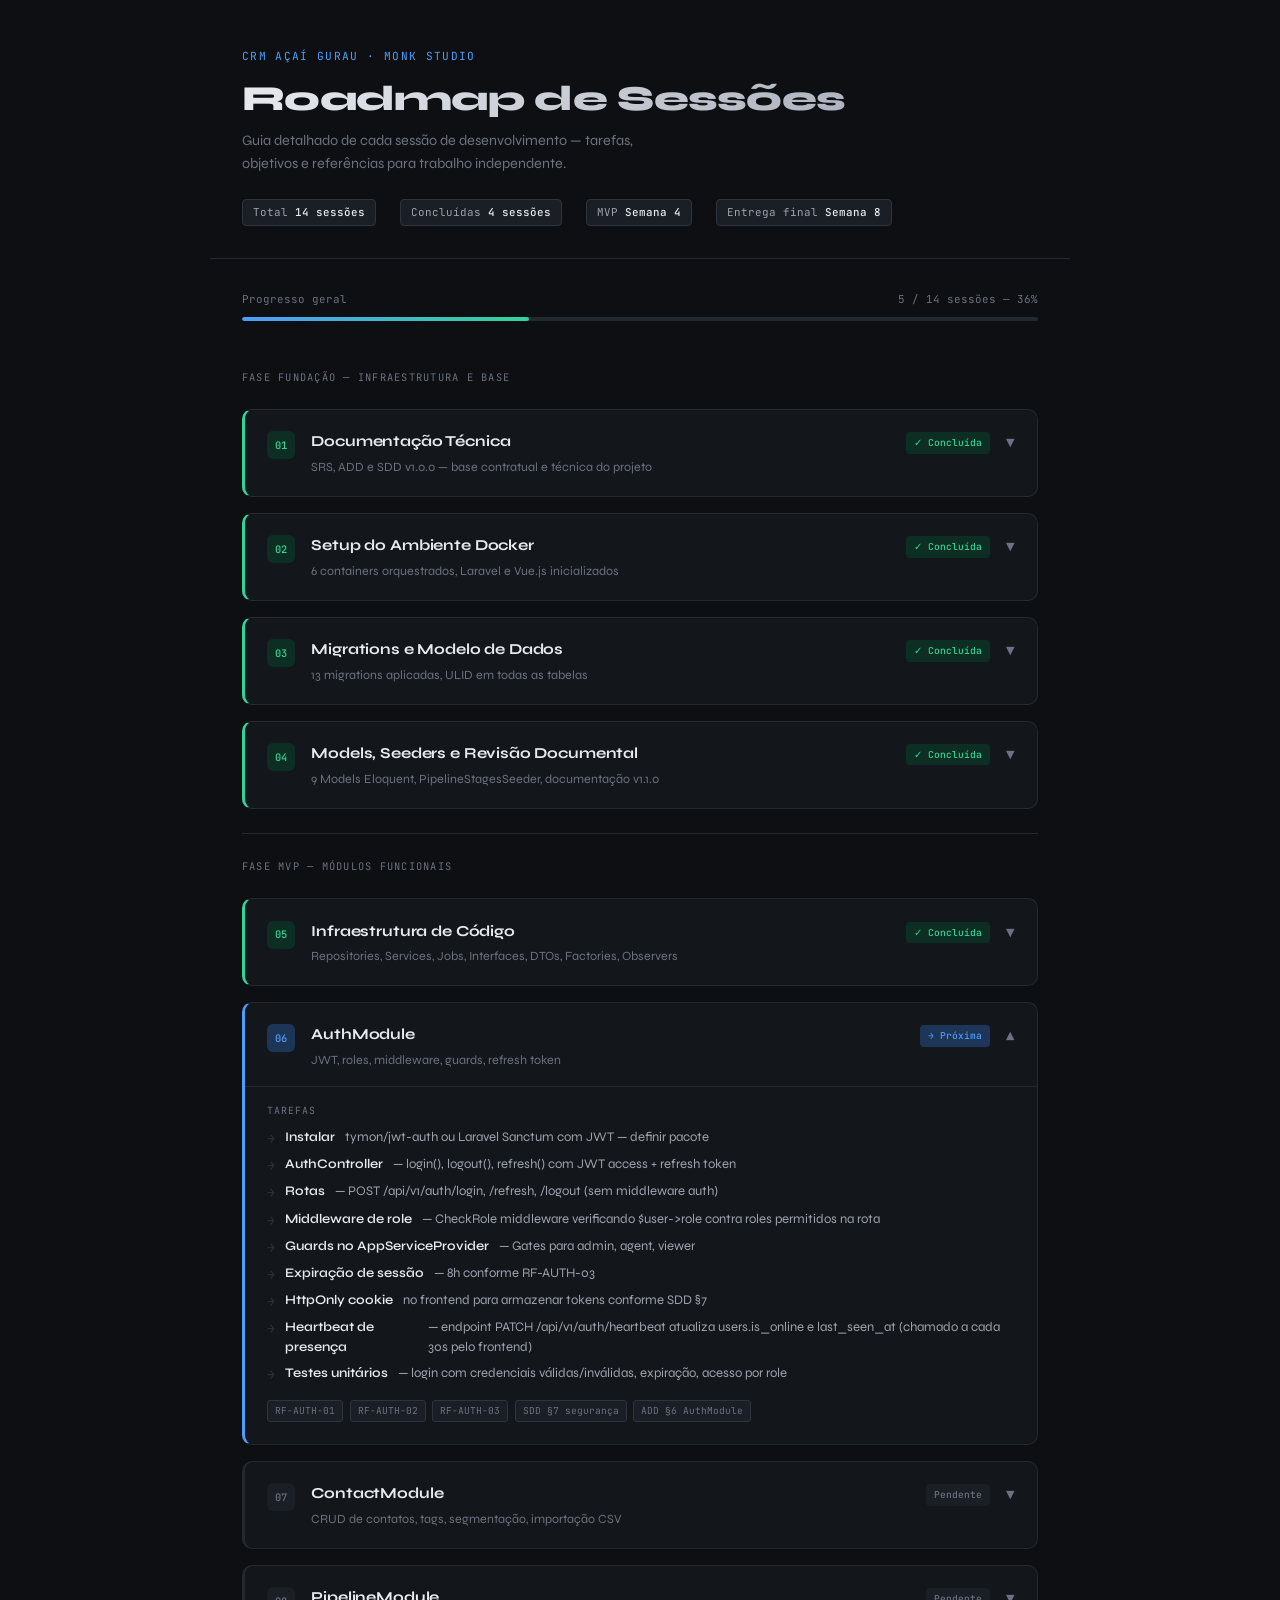
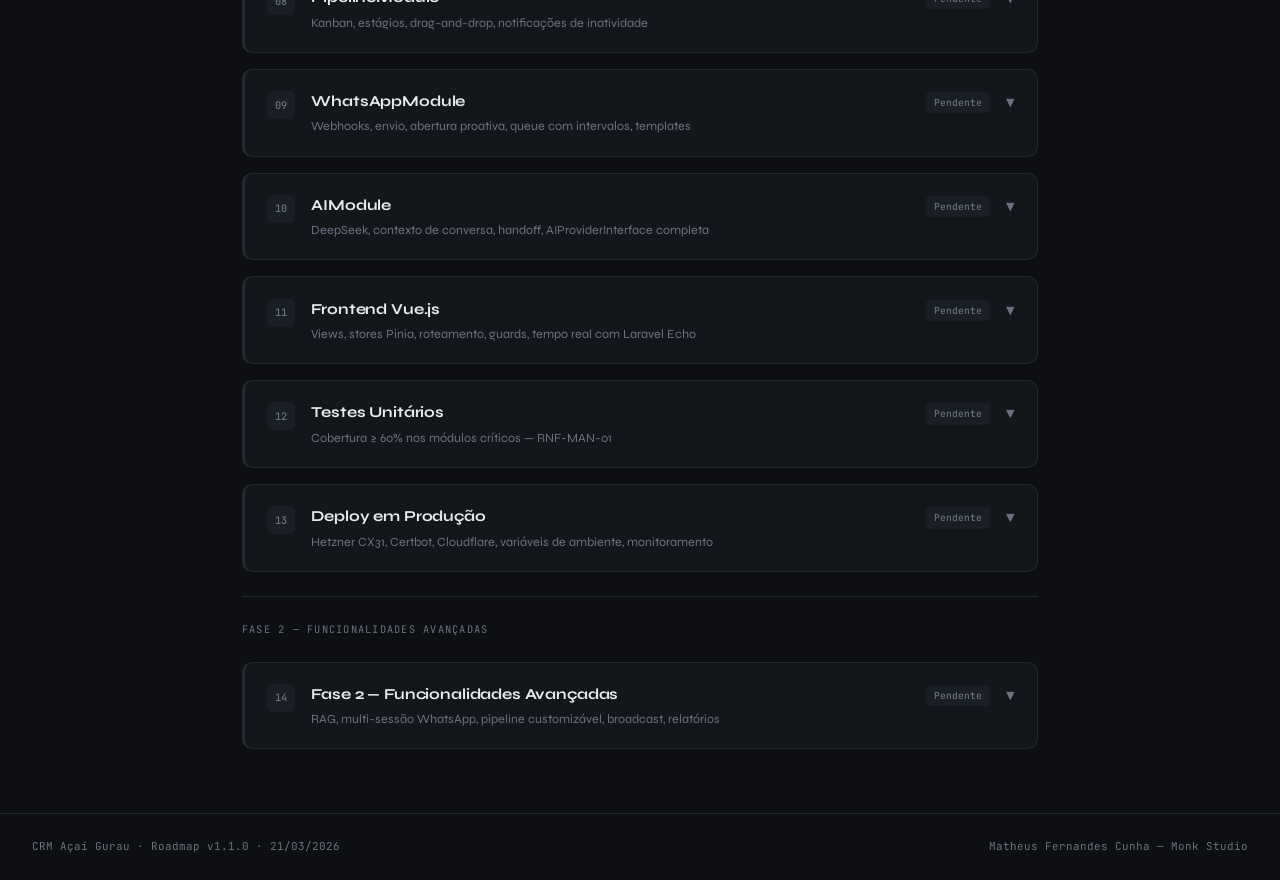
==== doc/roadmap.html @ 189df487 "ajustar progress bar" ====
<!DOCTYPE html>
<html lang="pt-BR">
<head>
<meta charset="UTF-8">
<meta name="viewport" content="width=device-width, initial-scale=1.0">
<title>Roadmap de Sessões — CRM Açaí Gurau</title>
<link href="https://fonts.googleapis.com/css2?family=Syne:wght@400;500;600;700;800&family=JetBrains+Mono:wght@400;500&display=swap" rel="stylesheet">
<style>
*, *::before, *::after { box-sizing: border-box; margin: 0; padding: 0; }

:root {
  --bg: #0d0f12;
  --surface: #13161b;
  --surface-2: #1a1e25;
  --border: #242830;
  --border-light: #2e3340;
  --text: #e8eaf0;
  --text-muted: #6b7280;
  --text-dim: #9ca3af;
  --accent: #4f9cf9;
  --accent-dim: #1d3557;
  --green: #34d399;
  --green-dim: #0d2e22;
  --amber: #fbbf24;
  --amber-dim: #2d1f07;
  --red: #f87171;
  --red-dim: #2d0f0f;
  --purple: #a78bfa;
  --purple-dim: #1e1530;
  --sans: 'Syne', system-ui, sans-serif;
  --mono: 'JetBrains Mono', monospace;
}

body {
  font-family: var(--sans);
  background: var(--bg);
  color: var(--text);
  min-height: 100vh;
  line-height: 1.6;
}

/* HEADER */
.header {
  padding: 3rem 2rem 2rem;
  max-width: 860px;
  margin: 0 auto;
  border-bottom: 1px solid var(--border);
}
.header-eyebrow {
  font-family: var(--mono);
  font-size: 0.7rem;
  color: var(--accent);
  letter-spacing: 0.12em;
  text-transform: uppercase;
  margin-bottom: 0.8rem;
}
.header-title {
  font-size: 2.2rem;
  font-weight: 800;
  letter-spacing: -0.02em;
  line-height: 1.15;
  margin-bottom: 0.6rem;
  background: linear-gradient(135deg, var(--text) 0%, var(--text-dim) 100%);
  -webkit-background-clip: text;
  -webkit-text-fill-color: transparent;
  background-clip: text;
}
.header-sub {
  font-size: 0.9rem;
  color: var(--text-muted);
  max-width: 55ch;
  font-weight: 400;
}
.header-meta {
  display: flex;
  gap: 1.5rem;
  margin-top: 1.5rem;
  flex-wrap: wrap;
}
.meta-pill {
  font-family: var(--mono);
  font-size: 0.68rem;
  padding: 4px 10px;
  border-radius: 4px;
  background: var(--surface-2);
  border: 1px solid var(--border-light);
  color: var(--text-dim);
}
.meta-pill span { color: var(--text); font-weight: 500; }

/* PROGRESS BAR */
.progress-wrap {
  max-width: 860px;
  margin: 2rem auto 0;
  padding: 0 2rem;
}
.progress-label {
  font-family: var(--mono);
  font-size: 0.68rem;
  color: var(--text-muted);
  margin-bottom: 0.5rem;
  display: flex;
  justify-content: space-between;
}
.progress-bar {
  height: 4px;
  background: var(--border);
  border-radius: 4px;
  overflow: hidden;
}
.progress-fill {
  height: 100%;
  width: 36%;
  background: linear-gradient(90deg, var(--accent), var(--green));
  border-radius: 4px;
  transition: width 0.6s ease;
}

/* MAIN */
.main {
  max-width: 860px;
  margin: 0 auto;
  padding: 2.5rem 2rem 4rem;
  display: flex;
  flex-direction: column;
  gap: 1rem;
}

/* PHASE LABEL */
.phase-label {
  font-family: var(--mono);
  font-size: 0.65rem;
  letter-spacing: 0.12em;
  text-transform: uppercase;
  color: var(--text-muted);
  padding: 1.5rem 0 0.5rem;
  border-top: 1px solid var(--border);
  margin-top: 0.5rem;
}
.phase-label:first-child { border-top: none; padding-top: 0; }

/* SESSION CARD */
.session {
  background: var(--surface);
  border: 1px solid var(--border);
  border-radius: 10px;
  overflow: hidden;
  transition: border-color 0.2s;
}
.session:hover { border-color: var(--border-light); }

.session-header {
  display: flex;
  align-items: flex-start;
  gap: 1rem;
  padding: 1.2rem 1.4rem;
  cursor: pointer;
  user-select: none;
}
.session-num {
  font-family: var(--mono);
  font-size: 0.65rem;
  font-weight: 500;
  min-width: 28px;
  height: 28px;
  display: flex;
  align-items: center;
  justify-content: center;
  border-radius: 6px;
  flex-shrink: 0;
  margin-top: 2px;
}
.session-info { flex: 1; }
.session-title {
  font-size: 0.95rem;
  font-weight: 700;
  color: var(--text);
  margin-bottom: 0.2rem;
  letter-spacing: -0.01em;
}
.session-desc {
  font-size: 0.78rem;
  color: var(--text-muted);
  font-weight: 400;
}
.session-badge {
  font-family: var(--mono);
  font-size: 0.6rem;
  padding: 3px 8px;
  border-radius: 4px;
  flex-shrink: 0;
  margin-top: 3px;
  font-weight: 500;
}

/* STATUS COLORS */
.s-done   .session-num { background: var(--green-dim); color: var(--green); }
.s-done   .session-badge { background: var(--green-dim); color: var(--green); }
.s-done   { border-left: 3px solid var(--green); }

.s-next   .session-num { background: var(--accent-dim); color: var(--accent); }
.s-next   .session-badge { background: var(--accent-dim); color: var(--accent); }
.s-next   { border-left: 3px solid var(--accent); }

.s-pending .session-num { background: var(--surface-2); color: var(--text-muted); }
.s-pending .session-badge { background: var(--surface-2); color: var(--text-muted); }
.s-pending { border-left: 3px solid var(--border); }

/* SESSION BODY */
.session-body {
  padding: 0 1.4rem 1.4rem 1.4rem;
  border-top: 1px solid var(--border);
  display: none;
}
.session.open .session-body { display: block; }
.session.open .session-header { padding-bottom: 1rem; }

.tasks-title {
  font-family: var(--mono);
  font-size: 0.62rem;
  letter-spacing: 0.1em;
  text-transform: uppercase;
  color: var(--text-muted);
  margin: 1rem 0 0.6rem;
}

.task-list {
  list-style: none;
  display: flex;
  flex-direction: column;
  gap: 0.4rem;
}
.task-list li {
  display: flex;
  align-items: flex-start;
  gap: 0.6rem;
  font-size: 0.82rem;
  color: var(--text-dim);
  line-height: 1.5;
}
.task-list li::before {
  content: '→';
  font-family: var(--mono);
  color: var(--border-light);
  flex-shrink: 0;
  margin-top: 1px;
}
.task-list li strong {
  color: var(--text);
  font-weight: 600;
}

.refs {
  display: flex;
  flex-wrap: wrap;
  gap: 0.4rem;
  margin-top: 1rem;
}
.ref-tag {
  font-family: var(--mono);
  font-size: 0.6rem;
  padding: 2px 7px;
  border-radius: 3px;
  background: var(--surface-2);
  border: 1px solid var(--border-light);
  color: var(--text-muted);
}

.note-box {
  margin-top: 1rem;
  padding: 0.7rem 1rem;
  background: var(--amber-dim);
  border: 1px solid #3d2a08;
  border-radius: 6px;
  font-size: 0.78rem;
  color: var(--amber);
  line-height: 1.5;
}
.note-box.info {
  background: var(--accent-dim);
  border-color: #1e3a5f;
  color: #93c5fd;
}

/* TOGGLE ARROW */
.toggle-arrow {
  font-size: 0.7rem;
  color: var(--text-muted);
  margin-top: 5px;
  flex-shrink: 0;
  transition: transform 0.2s;
}
.session.open .toggle-arrow { transform: rotate(180deg); }

/* FOOTER */
footer {
  border-top: 1px solid var(--border);
  padding: 1.5rem 2rem;
  font-family: var(--mono);
  font-size: 0.68rem;
  color: var(--text-muted);
  display: flex;
  justify-content: space-between;
  max-width: 100%;
}

@media (max-width: 640px) {
  .header-title { font-size: 1.6rem; }
  .session-header { flex-wrap: wrap; }
}
</style>
</head>
<body>

<div class="header">
  <div class="header-eyebrow">CRM Açaí Gurau · Monk Studio</div>
  <h1 class="header-title">Roadmap de Sessões</h1>
  <p class="header-sub">Guia detalhado de cada sessão de desenvolvimento — tarefas, objetivos e referências para trabalho independente.</p>
  <div class="header-meta">
    <div class="meta-pill">Total <span>14 sessões</span></div>
    <div class="meta-pill">Concluídas <span>4 sessões</span></div>
    <div class="meta-pill">MVP <span>Semana 4</span></div>
    <div class="meta-pill">Entrega final <span>Semana 8</span></div>
  </div>
</div>

<div class="progress-wrap">
  <div class="progress-label">
    <span>Progresso geral</span>
    <span>5 / 14 sessões — 36%</span>
  </div>
  <div class="progress-bar"><div class="progress-fill"></div></div>
</div>

<div class="main">

  <!-- FASE FUNDAÇÃO -->
  <div class="phase-label">Fase Fundação — Infraestrutura e Base</div>

  <!-- S1 -->
  <div class="session s-done">
    <div class="session-header" onclick="toggle(this)">
      <div class="session-num">01</div>
      <div class="session-info">
        <div class="session-title">Documentação Técnica</div>
        <div class="session-desc">SRS, ADD e SDD v1.0.0 — base contratual e técnica do projeto</div>
      </div>
      <div class="session-badge">✓ Concluída</div>
      <div class="toggle-arrow">▼</div>
    </div>
    <div class="session-body">
      <div class="tasks-title">O que foi feito</div>
      <ul class="task-list">
        <li>SRS-AG-001 v1.0.0 — 21 RFs, 10 RNFs, critérios de aceite Fase 1 e 2</li>
        <li>ADD-AG-001 v1.0.0 — C4 L1-L3, 4 ADRs, viewpoints de contexto/containers/componentes/implantação</li>
        <li>SDD-AG-001 v1.0.0 — modelo de dados, contratos de API, fluxos WhatsApp + IA, padrões</li>
      </ul>
      <div class="refs">
        <span class="ref-tag">SRS v1.1.0</span>
        <span class="ref-tag">ADD v1.1.0</span>
        <span class="ref-tag">SDD v1.1.0</span>
      </div>
    </div>
  </div>

  <!-- S2 -->
  <div class="session s-done">
    <div class="session-header" onclick="toggle(this)">
      <div class="session-num">02</div>
      <div class="session-info">
        <div class="session-title">Setup do Ambiente Docker</div>
        <div class="session-desc">6 containers orquestrados, Laravel e Vue.js inicializados</div>
      </div>
      <div class="session-badge">✓ Concluída</div>
      <div class="toggle-arrow">▼</div>
    </div>
    <div class="session-body">
      <div class="tasks-title">O que foi feito</div>
      <ul class="task-list">
        <li><strong>docker-compose.yml</strong> — nginx, crm-api, crm-worker, mysql, redis, evolution-api</li>
        <li><strong>Dockerfile</strong> — PHP 8.4 Alpine para crm-api e crm-worker</li>
        <li><strong>entrypoint.sh</strong> — loop de espera MySQL + migrations + seeders automáticos</li>
        <li><strong>Laravel 11</strong> criado em crm-api/ + <strong>Vue.js 3 + Vite</strong> em crm-frontend/</li>
        <li>Bancos separados: crm_acai (Laravel) e evolution_db (Evolution API)</li>
      </ul>
    </div>
  </div>

  <!-- S3 -->
  <div class="session s-done">
    <div class="session-header" onclick="toggle(this)">
      <div class="session-num">03</div>
      <div class="session-info">
        <div class="session-title">Migrations e Modelo de Dados</div>
        <div class="session-desc">13 migrations aplicadas, ULID em todas as tabelas</div>
      </div>
      <div class="session-badge">✓ Concluída</div>
      <div class="toggle-arrow">▼</div>
    </div>
    <div class="session-body">
      <div class="tasks-title">O que foi feito</div>
      <ul class="task-list">
        <li>Migrations: users, pipeline_stages, tags, contacts, contact_tag, pipeline_items, messages, conversations, ai_sessions, activity_logs</li>
        <li>ULID como primary key em todas as tabelas</li>
        <li>Tabela <strong>conversations</strong> adicionada — não estava no SDD original</li>
        <li><strong>conversation_id</strong> em messages, <strong>user_id</strong> em activity_logs</li>
      </ul>
    </div>
  </div>

  <!-- S4 -->
  <div class="session s-done">
    <div class="session-header" onclick="toggle(this)">
      <div class="session-num">04</div>
      <div class="session-info">
        <div class="session-title">Models, Seeders e Revisão Documental</div>
        <div class="session-desc">9 Models Eloquent, PipelineStagesSeeder, documentação v1.1.0</div>
      </div>
      <div class="session-badge">✓ Concluída</div>
      <div class="toggle-arrow">▼</div>
    </div>
    <div class="session-body">
      <div class="tasks-title">O que foi feito</div>
      <ul class="task-list">
        <li>Models: User, PipelineStage, Tag, Contact, PipelineItem, Message, Conversation, AiSession, ActivityLog</li>
        <li>HasUlids, SoftDeletes, casts, helpers e relacionamentos em todos</li>
        <li>PipelineStagesSeeder com 6 estágios padrão + DatabaseSeeder</li>
        <li>Documentação revisada: SRS, ADD, SDD e index.html → v1.1.0</li>
        <li>Novos requisitos formalizados: RF-WA-06, RF-WA-07, RF-WA-08, RF-WA-09</li>
        <li>ADR-005 (Conversation) e ADR-006 (queue com intervalos aleatórios) registrados</li>
      </ul>
    </div>
  </div>

  <!-- FASE MVP -->
  <div class="phase-label">Fase MVP — Módulos Funcionais</div>

  <!-- S5 -->
  <div class="session s-done">
    <div class="session-header" onclick="toggle(this)">
      <div class="session-num">05</div>
      <div class="session-info">
        <div class="session-title">Infraestrutura de Código</div>
        <div class="session-desc">Repositories, Services, Jobs, Interfaces, DTOs, Factories, Observers</div>
      </div>
      <div class="session-badge">✓ Concluída</div>
      <div class="toggle-arrow">▼</div>
    </div>
    <div class="session-body">
      <div class="tasks-title">Tarefas</div>
      <ul class="task-list">
        <li><strong>Estrutura de pastas</strong> — criar app/Services/, app/Repositories/, app/Jobs/, app/Integrations/AI/</li>
        <li><strong>RepositoryInterface</strong> — contrato base com métodos find, findAll, create, update, delete</li>
        <li><strong>Repositories concretos</strong> — ContactRepository, PipelineItemRepository, MessageRepository, ConversationRepository</li>
        <li><strong>AIProviderInterface</strong> — métodos complete(), buildPrompt(), estimateTokens() — conforme SDD §5.4</li>
        <li><strong>DeepSeekProvider</strong> — implementação stub de AIProviderInterface (sem lógica, só estrutura)</li>
        <li><strong>Binding no AppServiceProvider</strong> — AIProviderInterface::class → DeepSeekProvider::class</li>
        <li><strong>Jobs stub</strong> — ProcessWhatsAppWebhook, CallAIResponse, ScheduleFirstMessage, SendNotification (classes vazias com handle())</li>
        <li><strong>Form Requests</strong> — StoreContactRequest, UpdateContactRequest, StorePipelineItemRequest (com regras de validação)</li>
        <li><strong>API Resources</strong> — ContactResource, MessageResource, PipelineItemResource, ConversationResource</li>
        <li><strong>Factories</strong> — UserFactory, ContactFactory, PipelineItemFactory, MessageFactory, ConversationFactory (para testes)</li>
        <li><strong>ContactObserver</strong> — dispara ActivityLog em created, updated, deleted</li>
        <li><strong>PipelineItemObserver</strong> — dispara ActivityLog em created, updated (especialmente stage_id changed)</li>
        <li><strong>Registrar Observers</strong> no AppServiceProvider ou EventServiceProvider</li>
      </ul>
      <div class="refs">
        <span class="ref-tag">SDD §2.1 estrutura de pastas</span>
        <span class="ref-tag">SDD §5.4 AIProviderInterface</span>
        <span class="ref-tag">SDD §8 padrões Repository, Observer, DTO</span>
        <span class="ref-tag">SRS RNF-MAN-01 cobertura ≥60%</span>
      </div>
      <div class="note-box info">Essa sessão não entrega funcionalidade visível — entrega a fundação que torna todas as próximas sessões mais rápidas e testáveis. Não pule.</div>
    </div>
  </div>

  <!-- S6 -->
  <div class="session s-next">
    <div class="session-header" onclick="toggle(this)">
      <div class="session-num">06</div>
      <div class="session-info">
        <div class="session-title">AuthModule</div>
        <div class="session-desc">JWT, roles, middleware, guards, refresh token</div>
      </div>
      <div class="session-badge">→ Próxima</div>
      <div class="toggle-arrow">▼</div>
    </div>
    <div class="session-body">
      <div class="tasks-title">Tarefas</div>
      <ul class="task-list">
        <li><strong>Instalar</strong> tymon/jwt-auth ou Laravel Sanctum com JWT — definir pacote</li>
        <li><strong>AuthController</strong> — login(), logout(), refresh() com JWT access + refresh token</li>
        <li><strong>Rotas</strong> — POST /api/v1/auth/login, /refresh, /logout (sem middleware auth)</li>
        <li><strong>Middleware de role</strong> — CheckRole middleware verificando $user->role contra roles permitidos na rota</li>
        <li><strong>Guards no AppServiceProvider</strong> — Gates para admin, agent, viewer</li>
        <li><strong>Expiração de sessão</strong> — 8h conforme RF-AUTH-03</li>
        <li><strong>HttpOnly cookie</strong> no frontend para armazenar tokens conforme SDD §7</li>
        <li><strong>Heartbeat de presença</strong> — endpoint PATCH /api/v1/auth/heartbeat atualiza users.is_online e last_seen_at (chamado a cada 30s pelo frontend)</li>
        <li><strong>Testes unitários</strong> — login com credenciais válidas/inválidas, expiração, acesso por role</li>
      </ul>
      <div class="refs">
        <span class="ref-tag">RF-AUTH-01</span>
        <span class="ref-tag">RF-AUTH-02</span>
        <span class="ref-tag">RF-AUTH-03</span>
        <span class="ref-tag">SDD §7 segurança</span>
        <span class="ref-tag">ADD §6 AuthModule</span>
      </div>
    </div>
  </div>

  <!-- S7 -->
  <div class="session s-pending">
    <div class="session-header" onclick="toggle(this)">
      <div class="session-num">07</div>
      <div class="session-info">
        <div class="session-title">ContactModule</div>
        <div class="session-desc">CRUD de contatos, tags, segmentação, importação CSV</div>
      </div>
      <div class="session-badge">Pendente</div>
      <div class="toggle-arrow">▼</div>
    </div>
    <div class="session-body">
      <div class="tasks-title">Tarefas</div>
      <ul class="task-list">
        <li><strong>ContactController</strong> — index(), store(), show(), update(), destroy() usando ContactRepository</li>
        <li><strong>Rotas</strong> — GET/POST /contacts, GET/PATCH/DELETE /contacts/{id}, POST /contacts/import</li>
        <li><strong>Filtros no index()</strong> — por segment, tag, stage_id, search (company_name ou phone_whatsapp)</li>
        <li><strong>Paginação</strong> — 20 itens por página, cursor pagination para performance</li>
        <li><strong>Tags</strong> — endpoint para sincronizar tags do contato (sync via BelongsToMany)</li>
        <li><strong>Importação CSV</strong> — validar colunas obrigatórias, upsert por phone_whatsapp, retornar relatório de erros</li>
        <li><strong>Soft delete</strong> — DELETE arquiva, não remove; endpoint de restauração opcional</li>
        <li><strong>ActivityLog automático</strong> via ContactObserver já registrado na S5</li>
        <li><strong>ContactResource</strong> — retornar dados completos incluindo tags, assigned_user, pipeline_stage</li>
        <li><strong>Testes unitários</strong> — CRUD, filtros, importação com CSV válido e inválido</li>
      </ul>
      <div class="refs">
        <span class="ref-tag">RF-CRM-01</span>
        <span class="ref-tag">RF-CRM-02</span>
        <span class="ref-tag">RF-CRM-03</span>
        <span class="ref-tag">RF-CRM-04</span>
        <span class="ref-tag">RF-CRM-05</span>
        <span class="ref-tag">SDD §4.2</span>
      </div>
    </div>
  </div>

  <!-- S8 -->
  <div class="session s-pending">
    <div class="session-header" onclick="toggle(this)">
      <div class="session-num">08</div>
      <div class="session-info">
        <div class="session-title">PipelineModule</div>
        <div class="session-desc">Kanban, estágios, drag-and-drop, notificações de inatividade</div>
      </div>
      <div class="session-badge">Pendente</div>
      <div class="toggle-arrow">▼</div>
    </div>
    <div class="session-body">
      <div class="tasks-title">Tarefas</div>
      <ul class="task-list">
        <li><strong>PipelineController</strong> — index() retorna todos os estágios com oportunidades agrupadas (board view)</li>
        <li><strong>Rotas</strong> — GET /pipeline, POST /pipeline/items, PATCH /pipeline/items/{id}/stage, GET/POST /pipeline/stages</li>
        <li><strong>Mover estágio</strong> — PATCH /items/{id}/stage atualiza stage_id e last_moved_at, dispara ActivityLog</li>
        <li><strong>PipelineItemObserver</strong> — já criado na S5, verificar se está disparando ActivityLog corretamente</li>
        <li><strong>Notificação de inatividade</strong> — comando artisan ou Job agendado que busca pipeline_items com last_moved_at > N dias e dispara notificação interna via NotificationModule</li>
        <li><strong>N dias configurável</strong> — variável de ambiente ou config no banco</li>
        <li><strong>Testes unitários</strong> — criação de oportunidade, mudança de estágio, alerta de inatividade</li>
      </ul>
      <div class="refs">
        <span class="ref-tag">RF-PIPE-01</span>
        <span class="ref-tag">RF-PIPE-02</span>
        <span class="ref-tag">RF-PIPE-04</span>
        <span class="ref-tag">SDD §4.4</span>
        <span class="ref-tag">SDD §3.2 índices</span>
      </div>
    </div>
  </div>

  <!-- S9 -->
  <div class="session s-pending">
    <div class="session-header" onclick="toggle(this)">
      <div class="session-num">09</div>
      <div class="session-info">
        <div class="session-title">WhatsAppModule</div>
        <div class="session-desc">Webhooks, envio, abertura proativa, queue com intervalos, templates</div>
      </div>
      <div class="session-badge">Pendente</div>
      <div class="toggle-arrow">▼</div>
    </div>
    <div class="session-body">
      <div class="tasks-title">Tarefas</div>
      <ul class="task-list">
        <li><strong>EvolutionApiClient</strong> — wrapper HTTP para a Evolution API (enviar mensagem, verificar sessão)</li>
        <li><strong>Webhook endpoint</strong> — POST /webhooks/whatsapp com validação HMAC-SHA256</li>
        <li><strong>ProcessWhatsAppWebhook Job</strong> — lookup por phone_whatsapp, cria contato se não existe, salva Message, broadcast Redis, verifica AiSession</li>
        <li><strong>Envio de mensagem</strong> — POST /contacts/{id}/messages chama EvolutionApiClient e salva Message (direction: out)</li>
        <li><strong>Abertura proativa</strong> — POST /contacts/{id}/conversations cria Conversation + AiSession + agenda ScheduleFirstMessage</li>
        <li><strong>Cálculo de horário</strong> — dentro do horário comercial? Agora + 20min. Fora? Próximo dia útil 9h</li>
        <li><strong>Queue com offset aleatório</strong> — em lote, acumular rand(30,90)s entre contatos (ADR-006)</li>
        <li><strong>ScheduleFirstMessage Job</strong> — verifica AiSession ativa, busca template, chama AIModule, envia via EvolutionApiClient</li>
        <li><strong>Cancelar disparo</strong> — DELETE /contacts/{id}/scheduled/{jobId} remove job da fila Redis</li>
        <li><strong>TemplateModule</strong> — CRUD de templates em /settings/templates (role: admin para escrita)</li>
        <li><strong>Testes unitários</strong> — recebimento de webhook, criação de lead automático, validação HMAC</li>
      </ul>
      <div class="refs">
        <span class="ref-tag">RF-WA-01</span>
        <span class="ref-tag">RF-WA-02</span>
        <span class="ref-tag">RF-WA-03</span>
        <span class="ref-tag">RF-WA-06</span>
        <span class="ref-tag">RF-WA-07</span>
        <span class="ref-tag">RF-WA-08</span>
        <span class="ref-tag">SDD §5.1</span>
        <span class="ref-tag">SDD §5.3</span>
        <span class="ref-tag">ADD ADR-006</span>
      </div>
      <div class="note-box">Sessão mais complexa do MVP. Reserve tempo extra. O fluxo de abertura proativa tem muitas peças — teste cada etapa separadamente antes de integrar.</div>
    </div>
  </div>

  <!-- S10 -->
  <div class="session s-pending">
    <div class="session-header" onclick="toggle(this)">
      <div class="session-num">10</div>
      <div class="session-info">
        <div class="session-title">AIModule</div>
        <div class="session-desc">DeepSeek, contexto de conversa, handoff, AIProviderInterface completa</div>
      </div>
      <div class="session-badge">Pendente</div>
      <div class="toggle-arrow">▼</div>
    </div>
    <div class="session-body">
      <div class="tasks-title">Tarefas</div>
      <ul class="task-list">
        <li><strong>DeepSeekProvider completo</strong> — implementar complete(), buildPrompt(), estimateTokens() chamando a API DeepSeek</li>
        <li><strong>buildPrompt()</strong> — montar array de mensagens com system prompt (segmento do contato + comportamento) + histórico das últimas N mensagens</li>
        <li><strong>System prompt base</strong> — definir tom, restrições, objetivo comercial da Açaí Gurau (configurável via .env ou banco)</li>
        <li><strong>CallAIResponse Job</strong> — busca AiSession, monta prompt, chama DeepSeekProvider, salva Message (ai_generated: true), envia via EvolutionApiClient, atualiza context_json e token_count</li>
        <li><strong>Detecção de intenção de compra</strong> — RF-IA-02: identificar palavras-chave ou usar IA para classificar intenção e disparar notificação ao agente</li>
        <li><strong>Handoff</strong> — POST /contacts/{id}/ai/pause atualiza AiSession.status = paused; POST /ai/resume ativa novamente</li>
        <li><strong>Limite de contexto</strong> — controlar token_count e truncar histórico quando necessário para não exceder limite do modelo</li>
        <li><strong>LGPD</strong> — garantir que CNPJ e dados pessoais não estão no prompt (conforme SDD §7)</li>
        <li><strong>Testes unitários</strong> — buildPrompt com diferentes segmentos, handoff pause/resume, estimativa de tokens</li>
      </ul>
      <div class="refs">
        <span class="ref-tag">RF-IA-01</span>
        <span class="ref-tag">RF-IA-02</span>
        <span class="ref-tag">RF-IA-03</span>
        <span class="ref-tag">SDD §5.1</span>
        <span class="ref-tag">SDD §5.2</span>
        <span class="ref-tag">SDD §5.4</span>
        <span class="ref-tag">RNF-PER-03 &lt;5s</span>
        <span class="ref-tag">ADD ADR-003</span>
      </div>
    </div>
  </div>

  <!-- S11 -->
  <div class="session s-pending">
    <div class="session-header" onclick="toggle(this)">
      <div class="session-num">11</div>
      <div class="session-info">
        <div class="session-title">Frontend Vue.js</div>
        <div class="session-desc">Views, stores Pinia, roteamento, guards, tempo real com Laravel Echo</div>
      </div>
      <div class="session-badge">Pendente</div>
      <div class="toggle-arrow">▼</div>
    </div>
    <div class="session-body">
      <div class="tasks-title">Tarefas</div>
      <ul class="task-list">
        <li><strong>Vue Router</strong> — rotas conforme SDD §6.1 com guards de role (beforeEach verificando auth.store.role)</li>
        <li><strong>auth.store</strong> — login, logout, refresh automático, persistência do token em HttpOnly cookie</li>
        <li><strong>contacts.store</strong> — listagem paginada, filtros, contato selecionado, CRUD</li>
        <li><strong>chat.store</strong> — mensagens do contato ativo, envio, status da IA, fila de envio otimista</li>
        <li><strong>pipeline.store</strong> — estágios + oportunidades, drag-and-drop (usar @vueuse/gesture ou vue-draggable)</li>
        <li><strong>scheduled.store</strong> — lista de disparos agendados, cancelamento</li>
        <li><strong>notifications.store</strong> — notificações internas não lidas</li>
        <li><strong>Laravel Echo + Redis</strong> — instalar laravel-echo e pusher-js, conectar ao canal private-contact.{id}, atualizar chat.store em tempo real</li>
        <li><strong>Heartbeat</strong> — chamar PATCH /auth/heartbeat a cada 30s enquanto logado</li>
        <li><strong>Views principais</strong> — Login, ContactList, ContactDetail+Chat, PipelineKanban, Settings/Templates</li>
        <li><strong>Responsividade</strong> — breakpoint 768px+ conforme RNF-USA-01</li>
      </ul>
      <div class="refs">
        <span class="ref-tag">SDD §6.1 roteamento</span>
        <span class="ref-tag">SDD §6.2 tempo real</span>
        <span class="ref-tag">SDD §6.3 stores</span>
        <span class="ref-tag">RNF-USA-01</span>
        <span class="ref-tag">RNF-PER-02 &lt;2s</span>
      </div>
      <div class="note-box info">Instalar: npm install laravel-echo pusher-js @vueuse/core. Configurar BROADCAST_DRIVER=redis no .env do Laravel.</div>
    </div>
  </div>

  <!-- S12 -->
  <div class="session s-pending">
    <div class="session-header" onclick="toggle(this)">
      <div class="session-num">12</div>
      <div class="session-info">
        <div class="session-title">Testes Unitários</div>
        <div class="session-desc">Cobertura ≥ 60% nos módulos críticos — RNF-MAN-01</div>
      </div>
      <div class="session-badge">Pendente</div>
      <div class="toggle-arrow">▼</div>
    </div>
    <div class="session-body">
      <div class="tasks-title">Tarefas</div>
      <ul class="task-list">
        <li><strong>Configurar PHPUnit</strong> — banco de dados em memória (SQLite) para testes, factories já criadas na S5</li>
        <li><strong>AuthModule tests</strong> — login válido/inválido, expiração, acesso por role, refresh token</li>
        <li><strong>ContactModule tests</strong> — CRUD, filtros, importação CSV válida e inválida, soft delete</li>
        <li><strong>PipelineModule tests</strong> — criação de oportunidade, mudança de estágio, ActivityLog disparado, alerta de inatividade</li>
        <li><strong>WhatsAppModule tests</strong> — validação HMAC, criação automática de lead, envio de mensagem</li>
        <li><strong>AIModule tests</strong> — buildPrompt com diferentes segmentos, handoff pause/resume, dados LGPD fora do prompt</li>
        <li><strong>Medir cobertura</strong> — php artisan test --coverage, garantir ≥ 60% nos módulos acima</li>
      </ul>
      <div class="refs">
        <span class="ref-tag">RNF-MAN-01 ≥60%</span>
        <span class="ref-tag">SRS §7.2 critérios Fase 2</span>
      </div>
    </div>
  </div>

  <!-- S13 -->
  <div class="session s-pending">
    <div class="session-header" onclick="toggle(this)">
      <div class="session-num">13</div>
      <div class="session-info">
        <div class="session-title">Deploy em Produção</div>
        <div class="session-desc">Hetzner CX31, Certbot, Cloudflare, variáveis de ambiente, monitoramento</div>
      </div>
      <div class="session-badge">Pendente</div>
      <div class="toggle-arrow">▼</div>
    </div>
    <div class="session-body">
      <div class="tasks-title">Tarefas</div>
      <ul class="task-list">
        <li><strong>Provisionar VPS</strong> — Hetzner CX31, Ubuntu 24.04, instalar Docker + Docker Compose</li>
        <li><strong>Configurar DNS</strong> — Cloudflare apontando para IP do VPS, proxy ativo</li>
        <li><strong>SSL</strong> — Certbot + Let's Encrypt, renovação automática via cron</li>
        <li><strong>Variáveis de ambiente</strong> — .env de produção com todas as chaves (DeepSeek, Evolution API, JWT secret, HMAC secret)</li>
        <li><strong>Build do frontend</strong> — npm run build, copiar dist/ para volume do nginx</li>
        <li><strong>docker compose up -d</strong> — verificar todos os containers healthy</li>
        <li><strong>Backup automático</strong> — ativar Hetzner Backup (snapshots diários, retenção 7 dias)</li>
        <li><strong>Verificar RNFs</strong> — performance (p95 &lt;300ms), disponibilidade, HTTPS, bcrypt, LGPD</li>
        <li><strong>Sessão de treinamento</strong> — mín. 2h com o time da Açaí Gurau (critério de aceite Fase 2)</li>
      </ul>
      <div class="refs">
        <span class="ref-tag">ADD §7.1 infraestrutura</span>
        <span class="ref-tag">ADD §7.2 Docker Compose</span>
        <span class="ref-tag">RNF-SEG-01 HTTPS</span>
        <span class="ref-tag">RNF-DIS-01 99% uptime</span>
        <span class="ref-tag">SRS §7.2 critérios Fase 2</span>
      </div>
      <div class="note-box">Nunca commitar o .env de produção no repositório. Usar secrets do servidor ou variáveis do CI/CD.</div>
    </div>
  </div>

  <!-- FASE 2 -->
  <div class="phase-label">Fase 2 — Funcionalidades Avançadas</div>

  <!-- S14 -->
  <div class="session s-pending">
    <div class="session-header" onclick="toggle(this)">
      <div class="session-num">14</div>
      <div class="session-info">
        <div class="session-title">Fase 2 — Funcionalidades Avançadas</div>
        <div class="session-desc">RAG, multi-sessão WhatsApp, pipeline customizável, broadcast, relatórios</div>
      </div>
      <div class="session-badge">Pendente</div>
      <div class="toggle-arrow">▼</div>
    </div>
    <div class="session-body">
      <div class="tasks-title">Tarefas</div>
      <ul class="task-list">
        <li><strong>RAG (RF-IA-04)</strong> — implementar busca semântica no histórico de conversas anteriores, injetar contexto relevante no prompt de nova sessão</li>
        <li><strong>Multi-sessão WhatsApp (RF-WA-04)</strong> — suporte a múltiplos números simultâneos na Evolution API, seleção de sessão no envio</li>
        <li><strong>Pipeline customizável (RF-PIPE-03)</strong> — CRUD de estágios, reordenação por drag-and-drop, POST /pipeline/stages</li>
        <li><strong>Automação de estágios (RF-PIPE-05)</strong> — regras baseadas em eventos (ex: mensagem recebida → avança para Contato Realizado)</li>
        <li><strong>Broadcast (RF-WA-09)</strong> — seleção de segmento, disparo em massa com queue e rate limit, relatório de entrega</li>
        <li><strong>Dashboard e KPIs (RF-REL-01)</strong> — total de leads, taxa de conversão, mensagens, oportunidades por estágio</li>
        <li><strong>Relatório de funil (RF-REL-02)</strong> — taxa de avanço entre estágios</li>
        <li><strong>Filtros por período (RF-REL-03)</strong> — 7d, 30d, 90d, personalizado</li>
        <li><strong>Configuração de bot por segmento (RF-IA-05)</strong> — comportamento diferente para distribuidor, revenda, PDV</li>
      </ul>
      <div class="refs">
        <span class="ref-tag">RF-IA-04 RAG</span>
        <span class="ref-tag">RF-WA-04</span>
        <span class="ref-tag">RF-WA-09</span>
        <span class="ref-tag">RF-PIPE-03</span>
        <span class="ref-tag">RF-PIPE-05</span>
        <span class="ref-tag">RF-REL-01</span>
        <span class="ref-tag">RF-REL-02</span>
        <span class="ref-tag">RF-REL-03</span>
        <span class="ref-tag">RF-IA-05</span>
      </div>
      <div class="note-box info">Essa sessão pode ser quebrada em múltiplas sessões menores conforme o tempo disponível após o MVP.</div>
    </div>
  </div>

</div>

<footer>
  <span>CRM Açaí Gurau · Roadmap v1.1.0 · 21/03/2026</span>
  <span>Matheus Fernandes Cunha — Monk Studio</span>
</footer>

<script>
function toggle(header) {
  const session = header.parentElement;
  session.classList.toggle('open');
}

// Abrir a próxima sessão por padrão
document.addEventListener('DOMContentLoaded', () => {
  const next = document.querySelector('.s-next');
  if (next) next.classList.add('open');
});
</script>

</body>
</html>
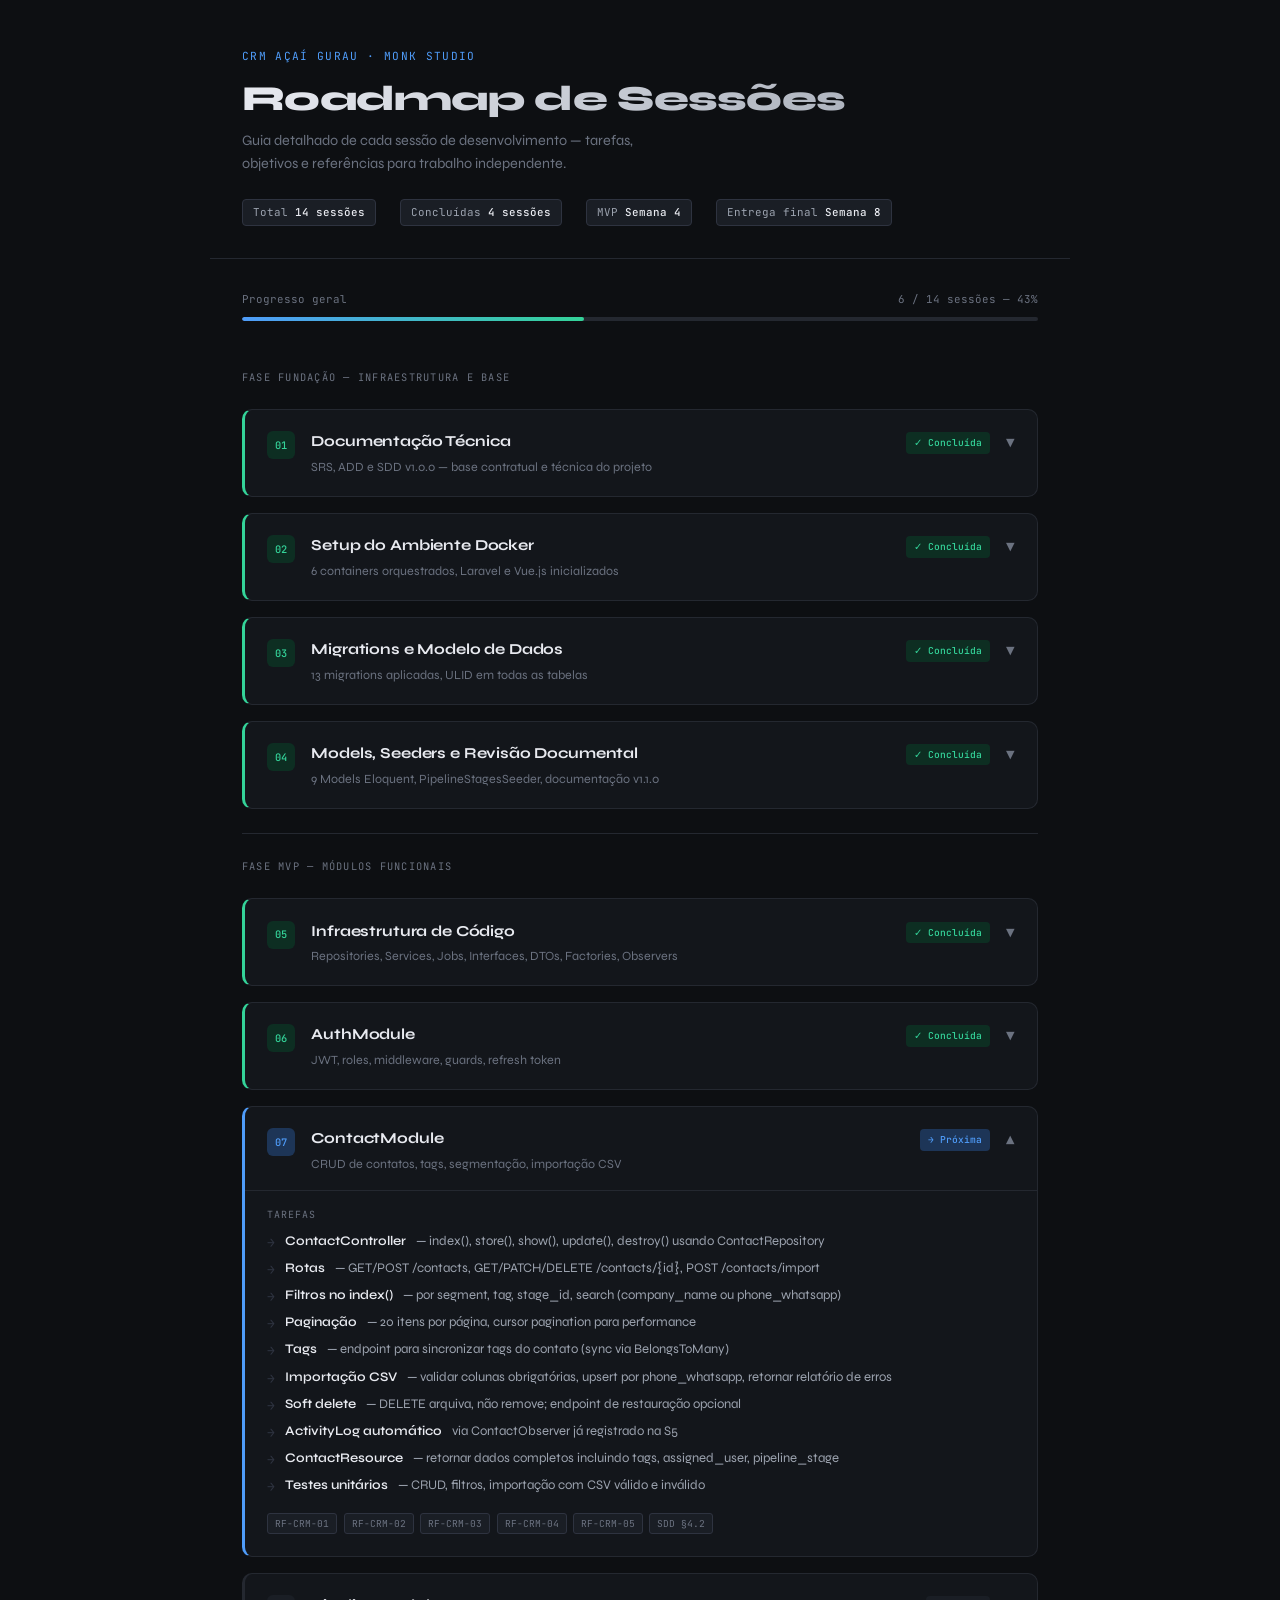
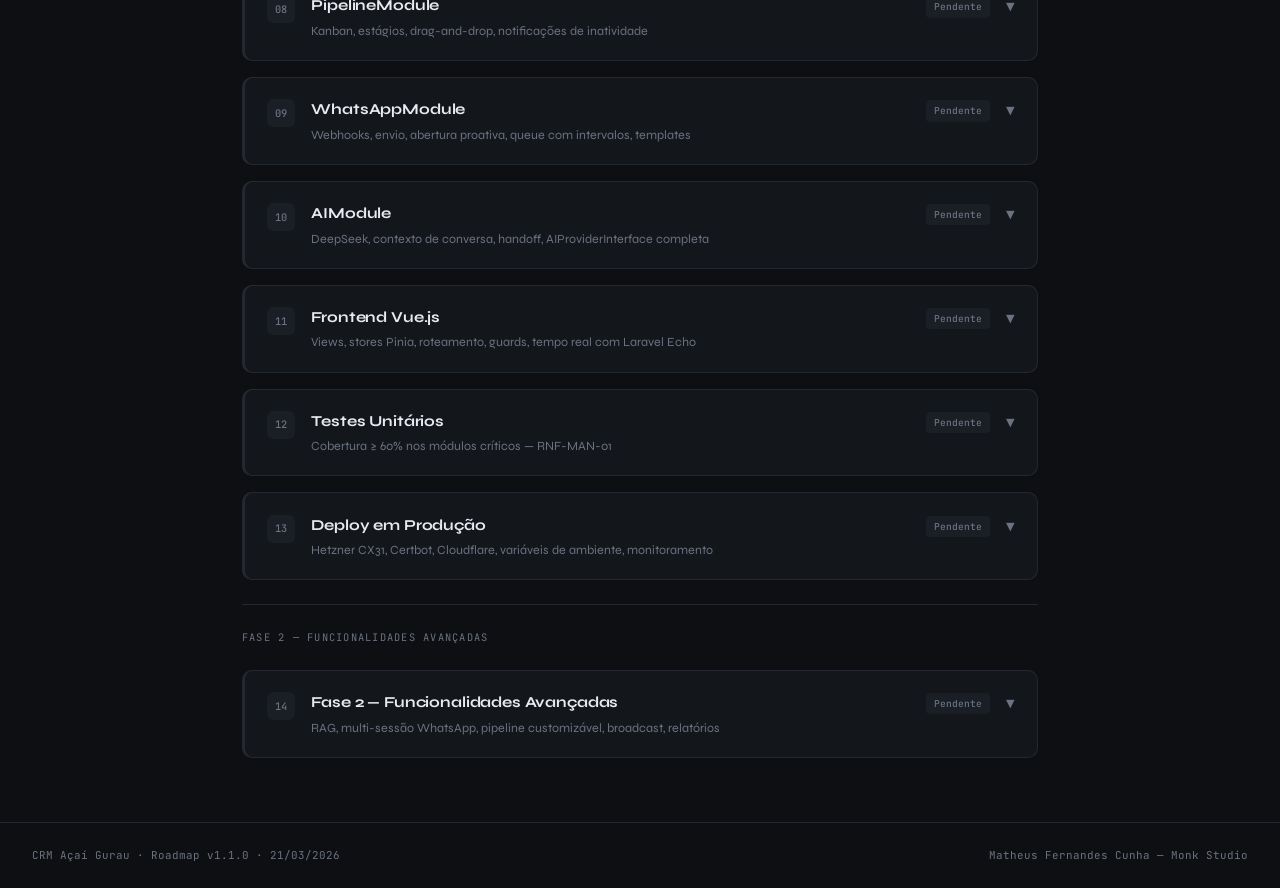
==== commit d3e1fa57: "concluir seção 6" ====
--- a/doc/roadmap.html
+++ b/doc/roadmap.html
@@ -110,7 +110,7 @@
 }
 .progress-fill {
   height: 100%;
-  width: 36%;
+  width: 43%;
   background: linear-gradient(90deg, var(--accent), var(--green));
   border-radius: 4px;
   transition: width 0.6s ease;
@@ -327,7 +327,7 @@
 <div class="progress-wrap">
   <div class="progress-label">
     <span>Progresso geral</span>
-    <span>5 / 14 sessões — 36%</span>
+    <span>6 / 14 sessões — 43%</span>
   </div>
   <div class="progress-bar"><div class="progress-fill"></div></div>
 </div>
@@ -474,14 +474,14 @@
   </div>
 
   <!-- S6 -->
-  <div class="session s-next">
+  <div class="session s-done">
     <div class="session-header" onclick="toggle(this)">
       <div class="session-num">06</div>
       <div class="session-info">
         <div class="session-title">AuthModule</div>
         <div class="session-desc">JWT, roles, middleware, guards, refresh token</div>
       </div>
-      <div class="session-badge">→ Próxima</div>
+      <div class="session-badge">✓ Concluída</div>
       <div class="toggle-arrow">▼</div>
     </div>
     <div class="session-body">
@@ -508,14 +508,14 @@
   </div>
 
   <!-- S7 -->
-  <div class="session s-pending">
+  <div class="session s-next">
     <div class="session-header" onclick="toggle(this)">
       <div class="session-num">07</div>
       <div class="session-info">
         <div class="session-title">ContactModule</div>
         <div class="session-desc">CRUD de contatos, tags, segmentação, importação CSV</div>
       </div>
-      <div class="session-badge">Pendente</div>
+      <div class="session-badge">→ Próxima</div>
       <div class="toggle-arrow">▼</div>
     </div>
     <div class="session-body">
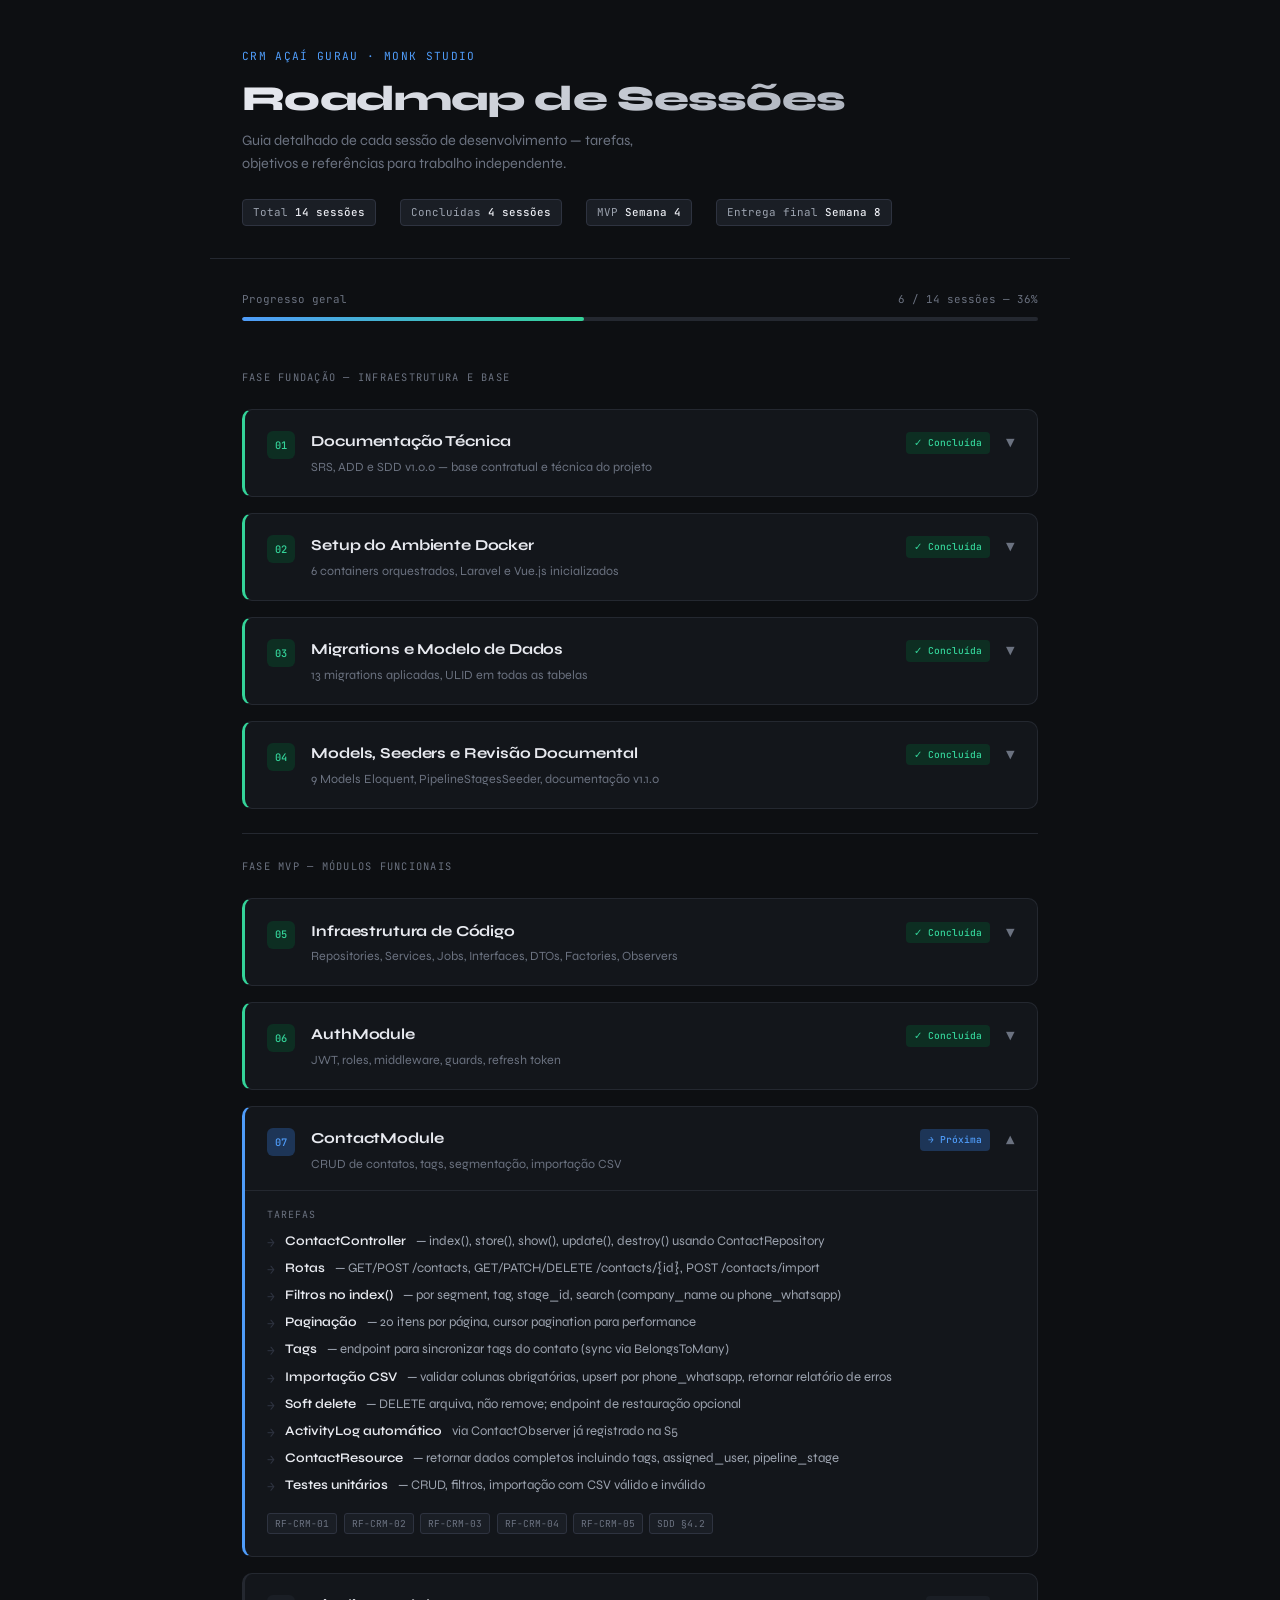
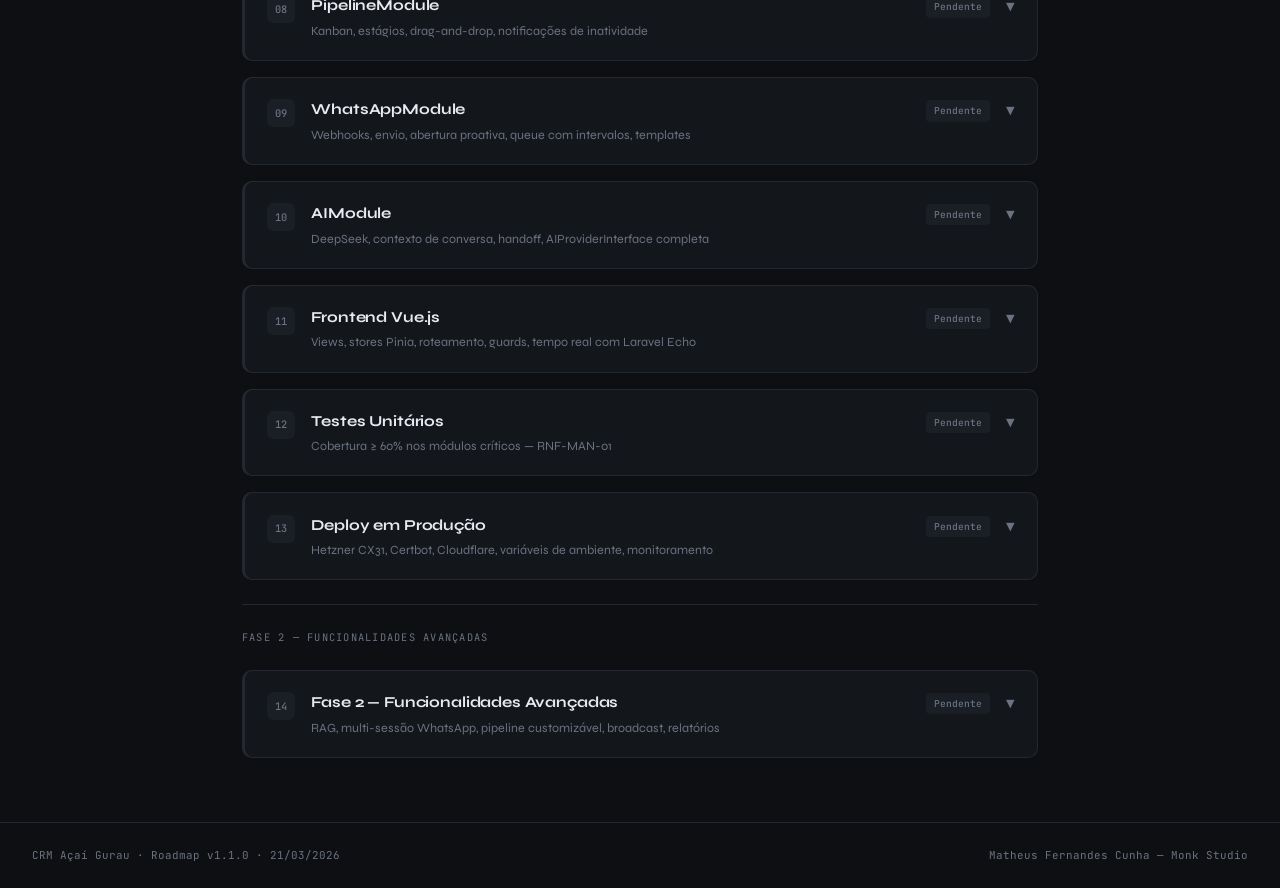
==== commit d3e37c60: "concluir seção 6" ====
--- a/doc/roadmap.html
+++ b/doc/roadmap.html
@@ -327,7 +327,7 @@
 <div class="progress-wrap">
   <div class="progress-label">
     <span>Progresso geral</span>
-    <span>6 / 14 sessões — 43%</span>
+    <span>6 / 14 sessões — 36%</span>
   </div>
   <div class="progress-bar"><div class="progress-fill"></div></div>
 </div>
